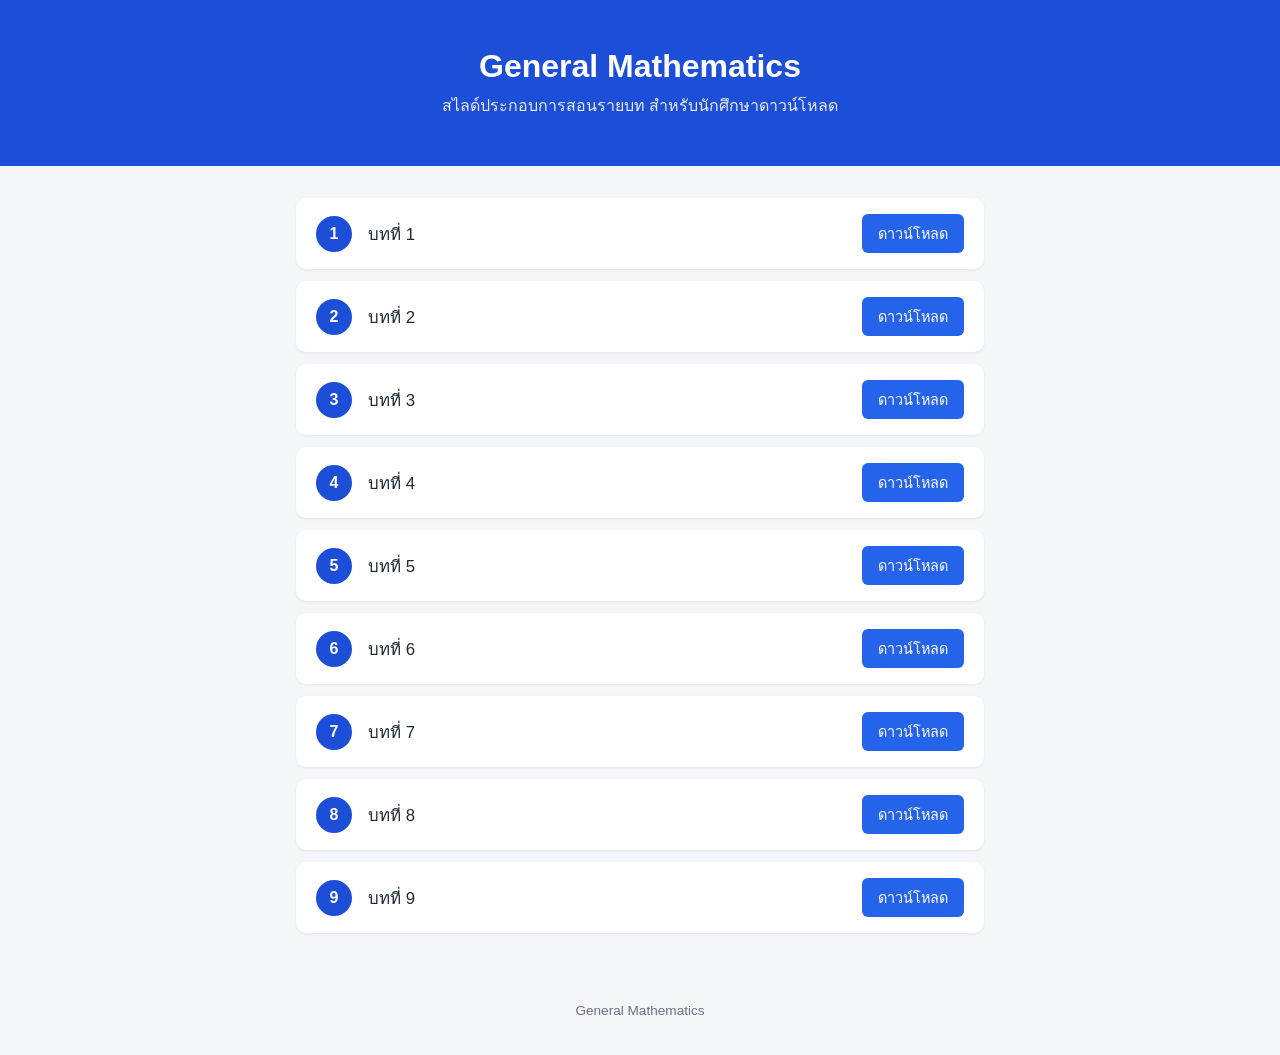
==== genmath/index.html @ 31921318 "Initial site: genmath chapters with placeholder slides" ====
<!DOCTYPE html>
<html lang="th">
<head>
<meta charset="UTF-8">
<meta name="viewport" content="width=device-width, initial-scale=1.0">
<title>General Mathematics - สไลด์ประกอบการสอน</title>
<link rel="stylesheet" href="style.css">
</head>
<body>
  <header>
    <h1>General Mathematics</h1>
    <p>สไลด์ประกอบการสอนรายบท สำหรับนักศึกษาดาวน์โหลด</p>
  </header>

  <main>
    <ul class="chapter-list">
      <li class="chapter-card">
        <span class="chapter-num">1</span>
        <span class="chapter-title">บทที่ 1</span>
        <a class="download-btn" href="slides/chapter1.pdf" download>ดาวน์โหลด</a>
      </li>
      <li class="chapter-card">
        <span class="chapter-num">2</span>
        <span class="chapter-title">บทที่ 2</span>
        <a class="download-btn" href="slides/chapter2.pdf" download>ดาวน์โหลด</a>
      </li>
      <li class="chapter-card">
        <span class="chapter-num">3</span>
        <span class="chapter-title">บทที่ 3</span>
        <a class="download-btn" href="slides/chapter3.pdf" download>ดาวน์โหลด</a>
      </li>
      <li class="chapter-card">
        <span class="chapter-num">4</span>
        <span class="chapter-title">บทที่ 4</span>
        <a class="download-btn" href="slides/chapter4.pdf" download>ดาวน์โหลด</a>
      </li>
      <li class="chapter-card">
        <span class="chapter-num">5</span>
        <span class="chapter-title">บทที่ 5</span>
        <a class="download-btn" href="slides/chapter5.pdf" download>ดาวน์โหลด</a>
      </li>
      <li class="chapter-card">
        <span class="chapter-num">6</span>
        <span class="chapter-title">บทที่ 6</span>
        <a class="download-btn" href="slides/chapter6.pdf" download>ดาวน์โหลด</a>
      </li>
      <li class="chapter-card">
        <span class="chapter-num">7</span>
        <span class="chapter-title">บทที่ 7</span>
        <a class="download-btn" href="slides/chapter7.pdf" download>ดาวน์โหลด</a>
      </li>
      <li class="chapter-card">
        <span class="chapter-num">8</span>
        <span class="chapter-title">บทที่ 8</span>
        <a class="download-btn" href="slides/chapter8.pdf" download>ดาวน์โหลด</a>
      </li>
      <li class="chapter-card">
        <span class="chapter-num">9</span>
        <span class="chapter-title">บทที่ 9</span>
        <a class="download-btn" href="slides/chapter9.pdf" download>ดาวน์โหลด</a>
      </li>
    </ul>
  </main>

  <footer>
    <p>General Mathematics</p>
  </footer>
</body>
</html>
---- genmath/style.css ----
* {
  box-sizing: border-box;
}

body {
  margin: 0;
  font-family: "Segoe UI", "Sarabun", Tahoma, sans-serif;
  background: #f4f6f9;
  color: #1f2933;
}

header {
  background: #1d4ed8;
  color: #fff;
  padding: 48px 24px;
  text-align: center;
}

header h1 {
  margin: 0 0 8px;
  font-size: 2rem;
}

header p {
  margin: 0;
  opacity: 0.9;
}

main {
  max-width: 720px;
  margin: 32px auto;
  padding: 0 16px;
}

.chapter-list {
  list-style: none;
  margin: 0;
  padding: 0;
  display: flex;
  flex-direction: column;
  gap: 12px;
}

.chapter-card {
  display: flex;
  align-items: center;
  gap: 16px;
  background: #fff;
  border-radius: 10px;
  padding: 16px 20px;
  box-shadow: 0 1px 3px rgba(0, 0, 0, 0.08);
}

.chapter-num {
  display: flex;
  align-items: center;
  justify-content: center;
  width: 36px;
  height: 36px;
  border-radius: 50%;
  background: #1d4ed8;
  color: #fff;
  font-weight: bold;
  flex-shrink: 0;
}

.chapter-title {
  flex: 1;
  font-size: 1.05rem;
}

.download-btn {
  text-decoration: none;
  background: #2563eb;
  color: #fff;
  padding: 8px 16px;
  border-radius: 6px;
  font-size: 0.9rem;
  white-space: nowrap;
}

.download-btn:hover {
  background: #1e40af;
}

footer {
  text-align: center;
  padding: 24px;
  color: #6b7280;
  font-size: 0.85rem;
}
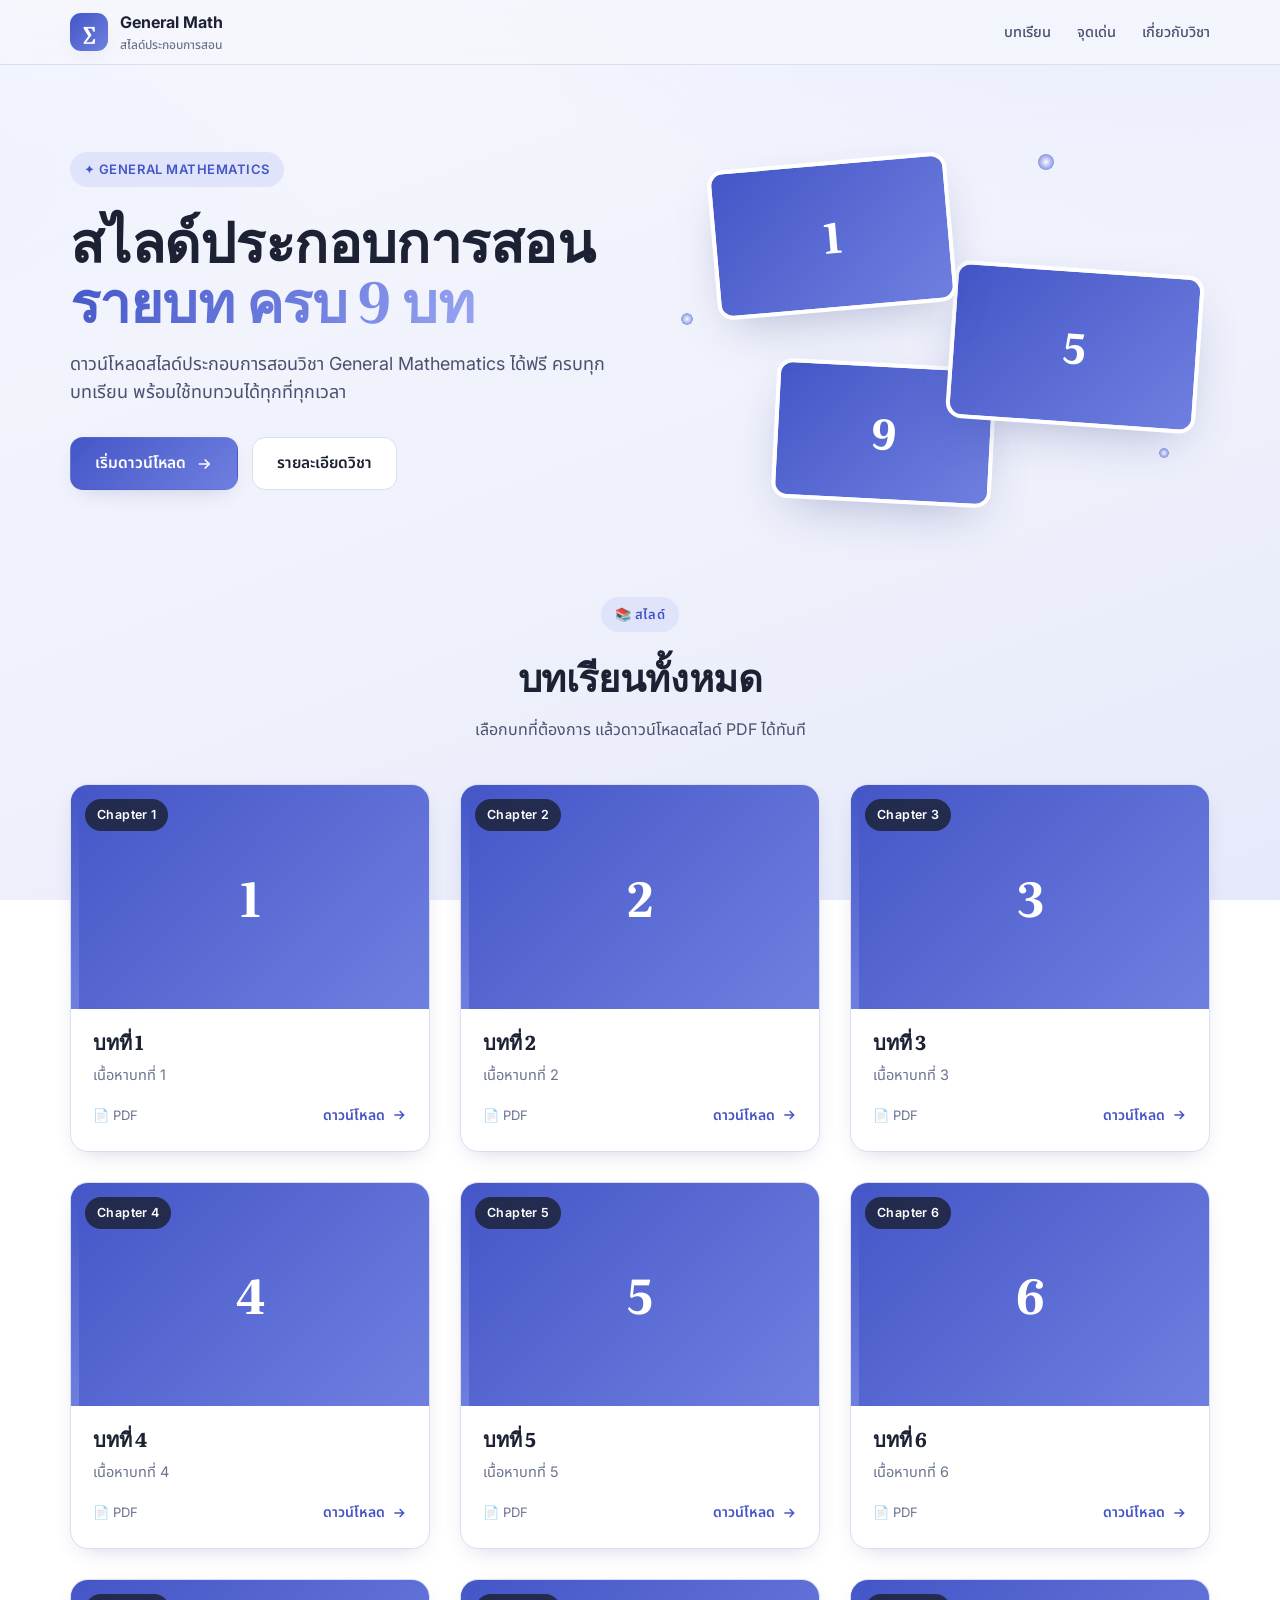
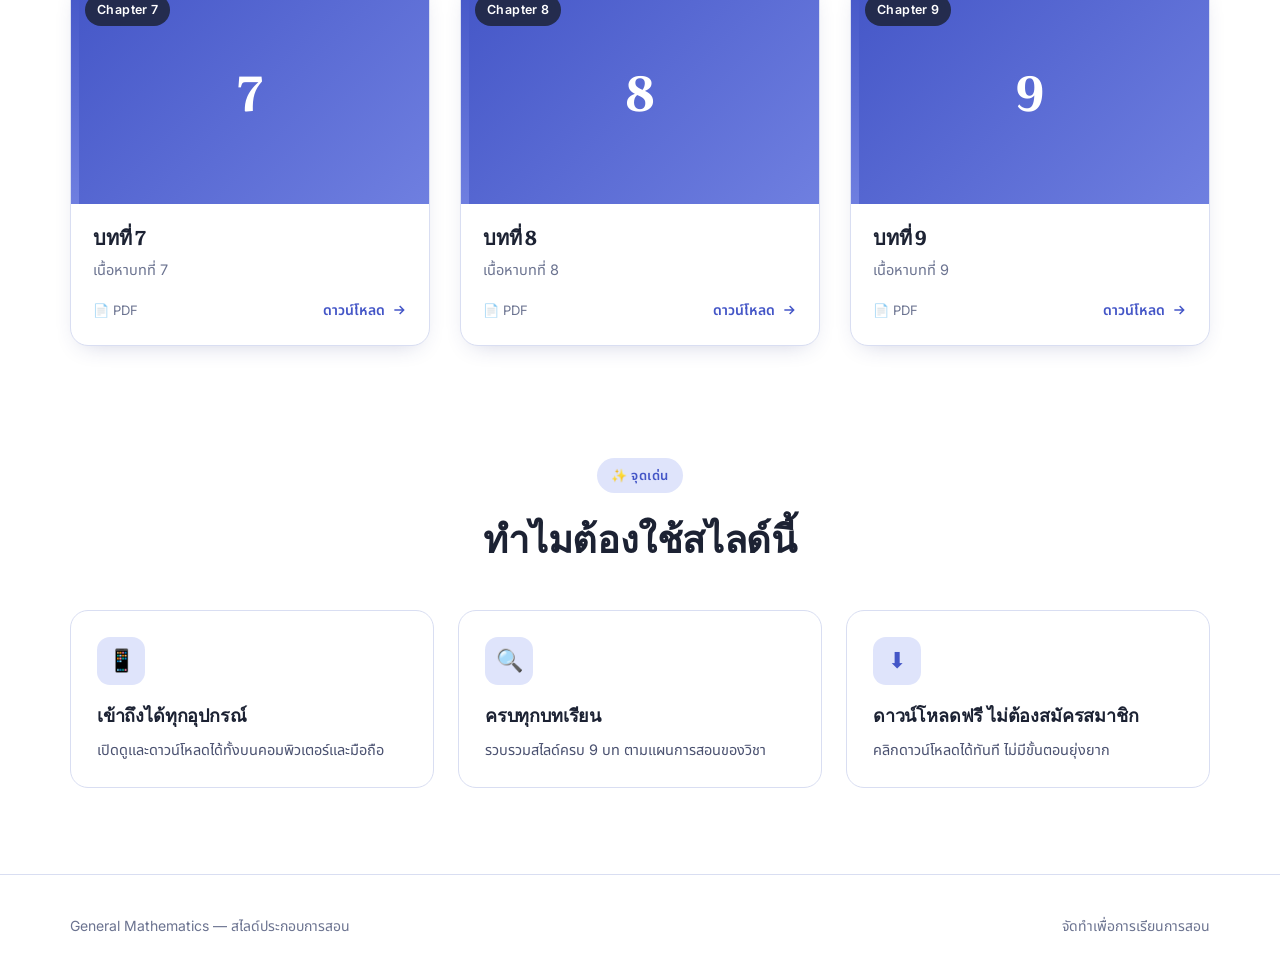
==== commit 6e5088a3: "Redesign genmath page with library-style layout inspired by compro-math1" ====
--- a/genmath/index.html
+++ b/genmath/index.html
@@ -1,69 +1,138 @@
 <!DOCTYPE html>
 <html lang="th">
 <head>
-<meta charset="UTF-8">
-<meta name="viewport" content="width=device-width, initial-scale=1.0">
-<title>General Mathematics - สไลด์ประกอบการสอน</title>
-<link rel="stylesheet" href="style.css">
+<meta charset="UTF-8" />
+<meta name="viewport" content="width=device-width, initial-scale=1.0" />
+<title>General Mathematics — สไลด์ประกอบการสอน</title>
+<meta name="description" content="สไลด์ประกอบการสอนวิชา General Mathematics รายบท สำหรับนักศึกษาดาวน์โหลด" />
+<link rel="preconnect" href="https://fonts.googleapis.com" />
+<link rel="preconnect" href="https://fonts.gstatic.com" crossorigin />
+<link href="https://fonts.googleapis.com/css2?family=Literata:ital,opsz,wght@0,7..72,400;0,7..72,600;0,7..72,700;1,7..72,400&family=Inter:wght@400;500;600;700&family=Noto+Sans+Thai:wght@400;500;600;700&display=swap" rel="stylesheet" />
+<link rel="stylesheet" href="style.css" />
+<link rel="icon" href="data:image/svg+xml,%3Csvg xmlns='http://www.w3.org/2000/svg' viewBox='0 0 100 100'%3E%3Crect width='100' height='100' rx='24' fill='%234456c7'/%3E%3Ctext x='50' y='70' font-size='58' text-anchor='middle' fill='white' font-family='Georgia'%3Ex%3C/text%3E%3C/svg%3E" />
 </head>
 <body>
-  <header>
-    <h1>General Mathematics</h1>
-    <p>สไลด์ประกอบการสอนรายบท สำหรับนักศึกษาดาวน์โหลด</p>
+  <header class="topbar">
+    <div class="container">
+      <a class="brand" href="index.html">
+        <span class="logo">∑</span>
+        <span>General Math
+          <small>สไลด์ประกอบการสอน</small>
+        </span>
+      </a>
+      <nav class="topnav">
+        <a href="#chapters">บทเรียน</a>
+        <a href="#features">จุดเด่น</a>
+        <a href="#about">เกี่ยวกับวิชา</a>
+      </nav>
+    </div>
   </header>
 
-  <main>
-    <ul class="chapter-list">
-      <li class="chapter-card">
-        <span class="chapter-num">1</span>
-        <span class="chapter-title">บทที่ 1</span>
-        <a class="download-btn" href="slides/chapter1.pdf" download>ดาวน์โหลด</a>
-      </li>
-      <li class="chapter-card">
-        <span class="chapter-num">2</span>
-        <span class="chapter-title">บทที่ 2</span>
-        <a class="download-btn" href="slides/chapter2.pdf" download>ดาวน์โหลด</a>
-      </li>
-      <li class="chapter-card">
-        <span class="chapter-num">3</span>
-        <span class="chapter-title">บทที่ 3</span>
-        <a class="download-btn" href="slides/chapter3.pdf" download>ดาวน์โหลด</a>
-      </li>
-      <li class="chapter-card">
-        <span class="chapter-num">4</span>
-        <span class="chapter-title">บทที่ 4</span>
-        <a class="download-btn" href="slides/chapter4.pdf" download>ดาวน์โหลด</a>
-      </li>
-      <li class="chapter-card">
-        <span class="chapter-num">5</span>
-        <span class="chapter-title">บทที่ 5</span>
-        <a class="download-btn" href="slides/chapter5.pdf" download>ดาวน์โหลด</a>
-      </li>
-      <li class="chapter-card">
-        <span class="chapter-num">6</span>
-        <span class="chapter-title">บทที่ 6</span>
-        <a class="download-btn" href="slides/chapter6.pdf" download>ดาวน์โหลด</a>
-      </li>
-      <li class="chapter-card">
-        <span class="chapter-num">7</span>
-        <span class="chapter-title">บทที่ 7</span>
-        <a class="download-btn" href="slides/chapter7.pdf" download>ดาวน์โหลด</a>
-      </li>
-      <li class="chapter-card">
-        <span class="chapter-num">8</span>
-        <span class="chapter-title">บทที่ 8</span>
-        <a class="download-btn" href="slides/chapter8.pdf" download>ดาวน์โหลด</a>
-      </li>
-      <li class="chapter-card">
-        <span class="chapter-num">9</span>
-        <span class="chapter-title">บทที่ 9</span>
-        <a class="download-btn" href="slides/chapter9.pdf" download>ดาวน์โหลด</a>
-      </li>
-    </ul>
-  </main>
+  <section class="hero">
+    <div class="container hero-grid">
+      <div>
+        <span class="eyebrow">✦ General Mathematics</span>
+        <h1>สไลด์ประกอบการสอน<br /><span class="grad">รายบท ครบ 9 บท</span></h1>
+        <p class="lead">
+          ดาวน์โหลดสไลด์ประกอบการสอนวิชา General Mathematics ได้ฟรี
+          ครบทุกบทเรียน พร้อมใช้ทบทวนได้ทุกที่ทุกเวลา
+        </p>
+        <div class="hero-cta">
+          <a class="btn btn-primary" href="#chapters">
+            เริ่มดาวน์โหลด
+            <svg width="18" height="18" viewBox="0 0 24 24" fill="none" stroke="currentColor" stroke-width="2.2"><path d="M5 12h14M13 6l6 6-6 6"/></svg>
+          </a>
+          <a class="btn btn-ghost" href="#about">รายละเอียดวิชา</a>
+        </div>
+      </div>
+      <div class="hero-art" aria-hidden="true">
+        <div class="float-card c1"><div class="cover-fallback">1</div></div>
+        <div class="float-card c2"><div class="cover-fallback">5</div></div>
+        <div class="float-card c3"><div class="cover-fallback">9</div></div>
+        <span class="spark" style="top:6%; right:30%;"></span>
+        <span class="spark" style="bottom:14%; right:8%; width:10px; height:10px;"></span>
+        <span class="spark" style="top:48%; left:-2%; width:12px; height:12px;"></span>
+      </div>
+    </div>
+  </section>
 
-  <footer>
-    <p>General Mathematics</p>
+  <section class="section" id="chapters">
+    <div class="container">
+      <div class="section-head">
+        <span class="eyebrow">📚 สไลด์</span>
+        <h2>บทเรียนทั้งหมด</h2>
+        <p>เลือกบทที่ต้องการ แล้วดาวน์โหลดสไลด์ PDF ได้ทันที</p>
+      </div>
+      <div class="shelf" id="shelf"></div>
+    </div>
+  </section>
+
+  <section class="section" id="features">
+    <div class="container">
+      <div class="section-head">
+        <span class="eyebrow">✨ จุดเด่น</span>
+        <h2>ทำไมต้องใช้สไลด์นี้</h2>
+      </div>
+      <div class="features">
+        <div class="feature">
+          <div class="ico">📱</div>
+          <h3>เข้าถึงได้ทุกอุปกรณ์</h3>
+          <p>เปิดดูและดาวน์โหลดได้ทั้งบนคอมพิวเตอร์และมือถือ</p>
+        </div>
+        <div class="feature">
+          <div class="ico">🔍</div>
+          <h3>ครบทุกบทเรียน</h3>
+          <p>รวบรวมสไลด์ครบ 9 บท ตามแผนการสอนของวิชา</p>
+        </div>
+        <div class="feature">
+          <div class="ico">⬇️</div>
+          <h3>ดาวน์โหลดฟรี ไม่ต้องสมัครสมาชิก</h3>
+          <p>คลิกดาวน์โหลดได้ทันที ไม่มีขั้นตอนยุ่งยาก</p>
+        </div>
+      </div>
+    </div>
+  </section>
+
+  <footer class="footer" id="about">
+    <div class="container">
+      <span>General Mathematics — สไลด์ประกอบการสอน</span>
+      <span>จัดทำเพื่อการเรียนการสอน</span>
+    </div>
   </footer>
+
+  <script>
+    const chapters = [
+      { n: 1, title: "บทที่ 1", desc: "เนื้อหาบทที่ 1" },
+      { n: 2, title: "บทที่ 2", desc: "เนื้อหาบทที่ 2" },
+      { n: 3, title: "บทที่ 3", desc: "เนื้อหาบทที่ 3" },
+      { n: 4, title: "บทที่ 4", desc: "เนื้อหาบทที่ 4" },
+      { n: 5, title: "บทที่ 5", desc: "เนื้อหาบทที่ 5" },
+      { n: 6, title: "บทที่ 6", desc: "เนื้อหาบทที่ 6" },
+      { n: 7, title: "บทที่ 7", desc: "เนื้อหาบทที่ 7" },
+      { n: 8, title: "บทที่ 8", desc: "เนื้อหาบทที่ 8" },
+      { n: 9, title: "บทที่ 9", desc: "เนื้อหาบทที่ 9" },
+    ];
+
+    const shelf = document.getElementById("shelf");
+    shelf.innerHTML = chapters.map(ch => `
+      <a class="book" href="slides/chapter${ch.n}.pdf" download>
+        <div class="book-cover">
+          <span class="spine"></span>
+          <div class="cover-fallback">${ch.n}</div>
+          <span class="ch-badge">Chapter ${ch.n}</span>
+        </div>
+        <div class="book-body">
+          <h3>${ch.title}</h3>
+          <p>${ch.desc}</p>
+          <div class="book-meta">
+            <span class="pages">📄 PDF</span>
+            <span class="open">ดาวน์โหลด
+              <svg width="16" height="16" viewBox="0 0 24 24" fill="none" stroke="currentColor" stroke-width="2.2"><path d="M5 12h14M13 6l6 6-6 6"/></svg>
+            </span>
+          </div>
+        </div>
+      </a>
+    `).join("");
+  </script>
 </body>
 </html>
--- a/genmath/style.css
+++ b/genmath/style.css
@@ -1,91 +1,189 @@
-* {
-  box-sizing: border-box;
+/* General Mathematics — slide library page, adapted from compro-math1 aesthetic */
+
+:root {
+  --bg-1: #f6f7fd;
+  --bg-2: #eef0fb;
+  --bg-3: #e6e9fa;
+  --ink: #1c2233;
+  --ink-soft: #4a5170;
+  --muted: #6b7390;
+  --accent: #4456c7;
+  --accent-2: #6f7fe0;
+  --accent-soft: #c8d0f6;
+  --accent-bg: #dfe4fb;
+  --card: #ffffff;
+  --line: #d9def2;
+  --shadow: 0 18px 50px -18px rgba(45, 56, 130, .35);
+  --shadow-sm: 0 8px 24px -12px rgba(45, 56, 130, .30);
+  --serif: "Literata", "Lora", Georgia, "Times New Roman", serif;
+  --sans: "Inter", "Noto Sans Thai", system-ui, -apple-system, sans-serif;
+  --radius: 18px;
 }
 
+* { box-sizing: border-box; margin: 0; padding: 0; }
+
+html { scroll-behavior: smooth; }
+
 body {
-  margin: 0;
-  font-family: "Segoe UI", "Sarabun", Tahoma, sans-serif;
-  background: #f4f6f9;
-  color: #1f2933;
+  font-family: var(--sans);
+  color: var(--ink);
+  background:
+    radial-gradient(1200px 600px at 85% -10%, #e9ecff 0%, transparent 55%),
+    radial-gradient(900px 500px at -10% 20%, #eef1ff 0%, transparent 50%),
+    linear-gradient(160deg, var(--bg-1) 0%, var(--bg-2) 60%, var(--bg-3) 100%);
+  background-attachment: fixed;
+  min-height: 100vh;
+  line-height: 1.6;
+  -webkit-font-smoothing: antialiased;
 }
 
-header {
-  background: #1d4ed8;
-  color: #fff;
-  padding: 48px 24px;
-  text-align: center;
+h1, h2, h3, .serif { font-family: var(--serif); letter-spacing: -.01em; }
+
+a { color: var(--accent); text-decoration: none; }
+a:hover { text-decoration: underline; }
+
+.container { width: min(1140px, 92vw); margin: 0 auto; }
+
+/* ---------- Top bar ---------- */
+.topbar {
+  position: sticky; top: 0; z-index: 50;
+  backdrop-filter: blur(12px);
+  background: rgba(246, 247, 253, .72);
+  border-bottom: 1px solid var(--line);
+}
+.topbar .container {
+  display: flex; align-items: center; justify-content: space-between;
+  height: 64px;
+}
+.brand { display: flex; align-items: center; gap: 12px; font-weight: 700; color: var(--ink); }
+.brand .logo {
+  width: 38px; height: 38px; border-radius: 11px;
+  display: grid; place-items: center; color: #fff; font-family: var(--serif);
+  font-size: 20px; font-weight: 700;
+  background: linear-gradient(135deg, var(--accent) 0%, var(--accent-2) 100%);
+  box-shadow: var(--shadow-sm);
+}
+.brand small { display: block; font-weight: 500; color: var(--muted); font-size: 12px; }
+.topnav { display: flex; gap: 26px; font-size: 14.5px; font-weight: 500; }
+.topnav a { color: var(--ink-soft); }
+.topnav a:hover { color: var(--accent); text-decoration: none; }
+
+/* ---------- Hero ---------- */
+.hero { padding: 66px 0 30px; }
+.hero-grid {
+  display: grid; grid-template-columns: 1.05fr .95fr; gap: 48px; align-items: center;
+}
+.eyebrow {
+  display: inline-flex; align-items: center; gap: 8px;
+  font-size: 13px; font-weight: 600; letter-spacing: .04em; text-transform: uppercase;
+  color: var(--accent); background: var(--accent-bg);
+  padding: 7px 14px; border-radius: 999px; margin-bottom: 22px;
+}
+.hero h1 { font-size: clamp(34px, 5vw, 56px); line-height: 1.08; color: var(--ink); }
+.hero h1 .grad {
+  background: linear-gradient(120deg, var(--accent) 0%, var(--accent-2) 60%, #9aa6f2 100%);
+  -webkit-background-clip: text; background-clip: text; -webkit-text-fill-color: transparent;
+}
+.hero p.lead { margin-top: 20px; font-size: 18px; color: var(--ink-soft); max-width: 30em; }
+.hero-cta { margin-top: 30px; display: flex; gap: 14px; flex-wrap: wrap; }
+
+.btn {
+  display: inline-flex; align-items: center; gap: 9px;
+  padding: 13px 24px; border-radius: 13px; font-weight: 600; font-size: 15.5px;
+  cursor: pointer; border: 1px solid transparent; transition: transform .15s ease, box-shadow .2s ease;
+}
+.btn:hover { text-decoration: none; transform: translateY(-2px); }
+.btn-primary { background: linear-gradient(135deg, var(--accent) 0%, var(--accent-2) 100%); color: #fff; box-shadow: var(--shadow-sm); }
+.btn-ghost { background: #fff; color: var(--ink); border-color: var(--line); }
+
+/* Hero art */
+.hero-art { position: relative; height: 380px; }
+.hero-art .float-card {
+  position: absolute; border-radius: 16px; overflow: hidden;
+  box-shadow: var(--shadow); border: 4px solid #fff;
+  background: #fff;
+}
+.hero-art .cover-fallback {
+  width: 100%; height: 100%; display: grid; place-items: center;
+  font-family: var(--serif); font-size: 42px; font-weight: 700; color: #fff;
+  background: linear-gradient(135deg, var(--accent) 0%, var(--accent-2) 100%);
+}
+.hero-art .c1 { width: 240px; height: 150px; top: 8%;  left: 4%;  transform: rotate(-5deg); z-index: 3; }
+.hero-art .c2 { width: 250px; height: 158px; top: 36%; right: 2%; transform: rotate(4deg);  z-index: 2; }
+.hero-art .c3 { width: 220px; height: 140px; bottom: 2%; left: 16%; transform: rotate(3deg); z-index: 1; }
+.hero-art .spark {
+  position: absolute; width: 16px; height: 16px; border-radius: 50%;
+  background: radial-gradient(circle, #fff 0%, var(--accent-2) 70%, transparent 71%);
+  opacity: .8;
 }
 
-header h1 {
-  margin: 0 0 8px;
-  font-size: 2rem;
+/* ---------- Section headings ---------- */
+.section { padding: 56px 0; }
+.section-head { text-align: center; margin-bottom: 42px; }
+.section-head .eyebrow { margin-bottom: 14px; }
+.section-head h2 { font-size: clamp(26px, 3.4vw, 38px); color: var(--ink); }
+.section-head p { color: var(--ink-soft); margin-top: 10px; max-width: 40em; margin-inline: auto; }
+
+/* ---------- Bookshelf ---------- */
+.shelf { display: grid; grid-template-columns: repeat(3, 1fr); gap: 30px; }
+.book {
+  position: relative; background: var(--card); border: 1px solid var(--line);
+  border-radius: var(--radius); overflow: hidden; box-shadow: var(--shadow-sm);
+  transition: transform .2s ease, box-shadow .25s ease;
+  display: flex; flex-direction: column;
 }
+.book:hover { transform: translateY(-6px); box-shadow: var(--shadow); text-decoration: none; }
+.book-cover { position: relative; aspect-ratio: 16 / 10; overflow: hidden; background: var(--accent-soft); }
+.book-cover .cover-fallback {
+  width: 100%; height: 100%; display: grid; place-items: center;
+  font-family: var(--serif); font-size: 48px; font-weight: 700; color: #fff;
+  background: linear-gradient(135deg, var(--accent) 0%, var(--accent-2) 100%);
+  transition: transform .4s ease;
+}
+.book:hover .book-cover .cover-fallback { transform: scale(1.05); }
+.book-cover .ch-badge {
+  position: absolute; top: 14px; left: 14px;
+  background: rgba(28, 34, 51, .82); color: #fff; backdrop-filter: blur(4px);
+  font-size: 12.5px; font-weight: 600; letter-spacing: .03em;
+  padding: 6px 12px; border-radius: 999px;
+}
+.book-cover .spine { position: absolute; left: 0; top: 0; bottom: 0; width: 8px;
+  background: linear-gradient(var(--accent), var(--accent-2)); z-index: 2; }
+.book-body { padding: 20px 22px 24px; flex: 1; display: flex; flex-direction: column; }
+.book-body h3 { font-size: 20px; color: var(--ink); line-height: 1.25; }
+.book-body p { color: var(--muted); font-size: 14.5px; margin-top: 9px; flex: 1; }
+.book-meta { display: flex; align-items: center; justify-content: space-between; margin-top: 18px; }
+.book-meta .pages { font-size: 13px; color: var(--muted); display: inline-flex; align-items: center; gap: 6px; }
+.book-meta .open {
+  font-size: 14px; font-weight: 600; color: var(--accent);
+  display: inline-flex; align-items: center; gap: 6px;
+}
+.book:hover .open svg { transform: translateX(3px); }
+.book .open svg { transition: transform .2s ease; }
 
-header p {
-  margin: 0;
-  opacity: 0.9;
+/* ---------- Feature strip ---------- */
+.features { display: grid; grid-template-columns: repeat(3, 1fr); gap: 24px; }
+.feature {
+  background: rgba(255,255,255,.7); border: 1px solid var(--line);
+  border-radius: var(--radius); padding: 26px;
 }
+.feature .ico {
+  width: 48px; height: 48px; border-radius: 13px; display: grid; place-items: center;
+  background: var(--accent-bg); color: var(--accent); margin-bottom: 16px;
+  font-size: 22px;
+}
+.feature h3 { font-size: 18px; }
+.feature p { color: var(--ink-soft); font-size: 14.5px; margin-top: 8px; }
 
-main {
-  max-width: 720px;
-  margin: 32px auto;
-  padding: 0 16px;
+/* ---------- Footer ---------- */
+.footer { margin-top: 30px; padding: 40px 0; border-top: 1px solid var(--line); color: var(--muted); font-size: 14px; }
+.footer .container { display: flex; justify-content: space-between; gap: 18px; flex-wrap: wrap; }
+
+/* ---------- Responsive ---------- */
+@media (max-width: 880px) {
+  .hero-grid { grid-template-columns: 1fr; gap: 30px; }
+  .hero-art { height: 300px; order: -1; }
+  .shelf { grid-template-columns: 1fr; }
+  .features { grid-template-columns: 1fr; }
+  .topnav { display: none; }
 }
-
-.chapter-list {
-  list-style: none;
-  margin: 0;
-  padding: 0;
-  display: flex;
-  flex-direction: column;
-  gap: 12px;
-}
-
-.chapter-card {
-  display: flex;
-  align-items: center;
-  gap: 16px;
-  background: #fff;
-  border-radius: 10px;
-  padding: 16px 20px;
-  box-shadow: 0 1px 3px rgba(0, 0, 0, 0.08);
-}
-
-.chapter-num {
-  display: flex;
-  align-items: center;
-  justify-content: center;
-  width: 36px;
-  height: 36px;
-  border-radius: 50%;
-  background: #1d4ed8;
-  color: #fff;
-  font-weight: bold;
-  flex-shrink: 0;
-}
-
-.chapter-title {
-  flex: 1;
-  font-size: 1.05rem;
-}
-
-.download-btn {
-  text-decoration: none;
-  background: #2563eb;
-  color: #fff;
-  padding: 8px 16px;
-  border-radius: 6px;
-  font-size: 0.9rem;
-  white-space: nowrap;
-}
-
-.download-btn:hover {
-  background: #1e40af;
-}
-
-footer {
-  text-align: center;
-  padding: 24px;
-  color: #6b7280;
-  font-size: 0.85rem;
-}
